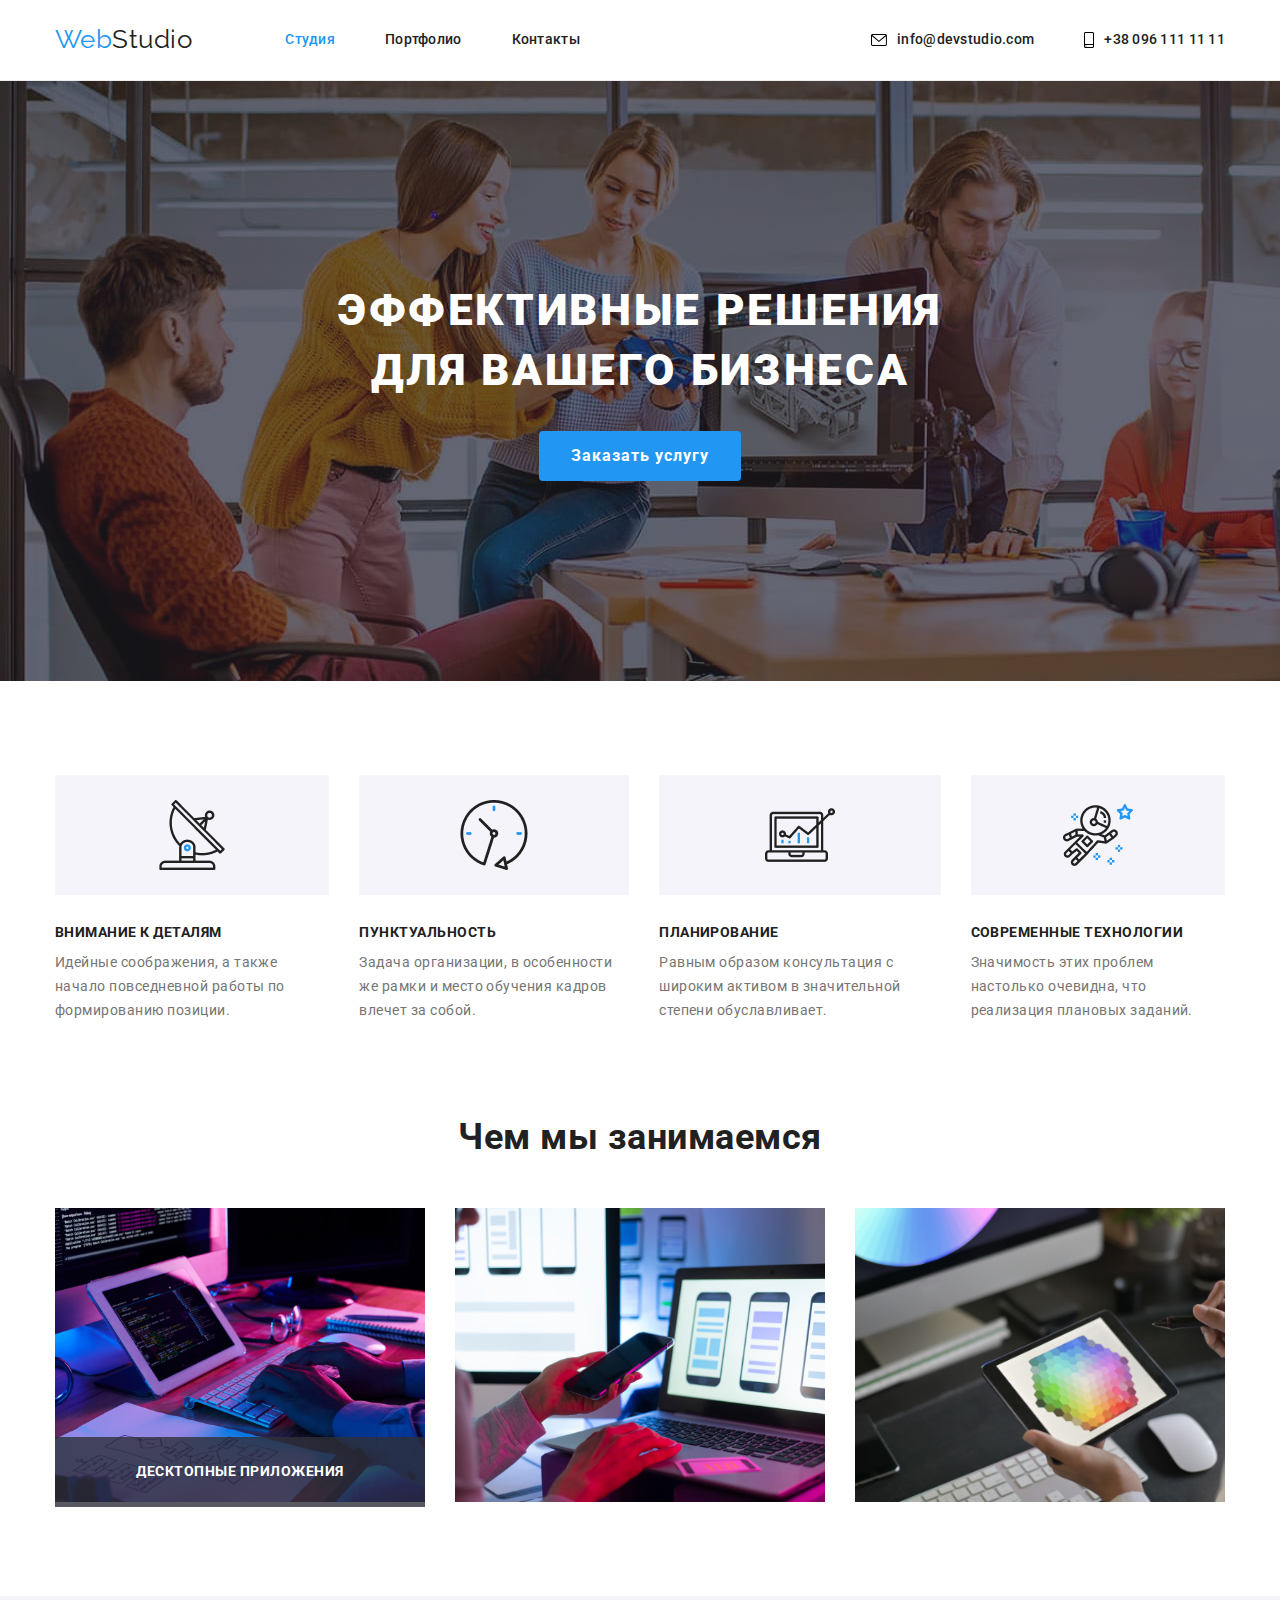
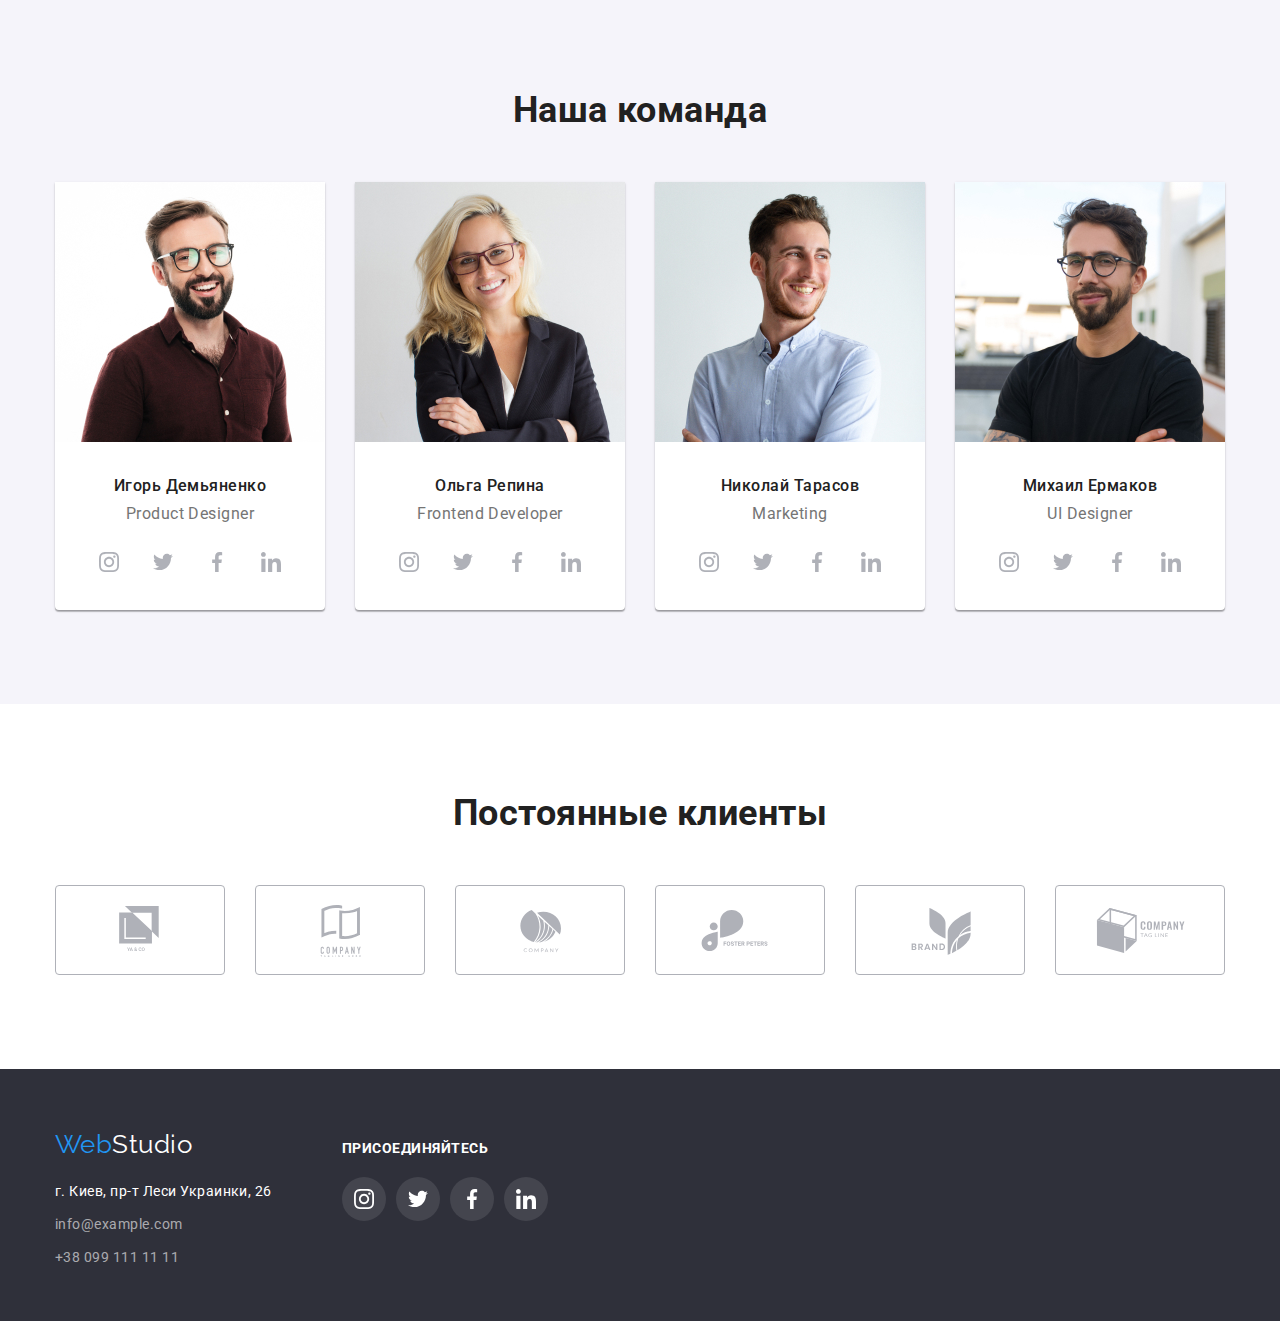
==== index.html @ 759cc1ea "старт" ====
<!DOCTYPE html>
<html lang="en">
<head>
    <meta charset="UTF-8">
    <meta name="viewport" content="width=device-width, initial-scale=1.0">
    <title>Document</title>
    <link href="https://fonts.googleapis.com/css2?family=Raleway:wght@700&family=Roboto:wght@400;500;700;900&display=swap" 
          rel="stylesheet">
    <link rel="stylesheet" href="https://cdnjs.cloudflare.com/ajax/libs/modern-normalize/1.0.0/modern-normalize.min.css">
    <link rel="stylesheet" href="./css/styles.css">
</head>
<body>
  <header class="page-header">
    <nav class="container nav-flex">
      <a class="header-link" href="./index.html">
        <span class="name-company">Web</span>Studio          
      </a>
      <ul class="site-nav list">
        <li class="item"> <a href="" class="current link">Студия</a> </li>
        <li class="item"> <a href="./portfolio.html" class="link">Портфолио</a> </li>
        <li class="item"> <a href="" class="link" >Контакты</a> </li>
      </ul>        

      <ul class="site-info list">
        <li class="item "> 
          <svg class="icon" width=16 height=12>
            <use href="./images/icons/symbol-defs.svg#envelope-1"></use> 
          </svg>
          <a class="link " href="mailto:info@devstudio.com" >info@devstudio.com</a> 
        </li>
        <li class="item icon"> 
          <svg class="icon" width=10 height=16>
            <use href="./images/icons/symbol-defs.svg#smartphone"></use> 
          </svg>
          <a href="tel:+380961111111" class="link telephone">+38 096 111 11 11</a> 
        </li>
      </ul>       
    </nav>
  </header>

    <main>
        <!--шапка-->
        <section class="hero ">
            <h1 class="hero-title">Эффективные решения <br>для вашего бизнеса</h1>
            <button class="button secondary">Заказать услугу</button>
        </section>
        <!--особенности-->
        <section class="advantages">
            <div class="container">
                <h2 class="section-title">особенности и преимущества</h2>
                <ul class="advantages list">
                    <li class="item antena"> 
                        <h3>Внимание к деталям</h3>
                        <p>Идейные соображения, а также начало повседневной работы по формированию позиции.</p>
                    </li>
                    <li class="item clock"> 
                        <h3>Пунктуальность</h3>
                        <p>Задача организации, в особенности же рамки и место обучения кадров влечет за собой.</p>
                    </li>
                    <li class="item diagram"> 
                        <h3>Планирование</h3>
                        <p>Равным образом консультация с широким активом в значительной степени обуславливает.</p>
                    </li>
                    <li class="item astronaut"> 
                        <h3>Современные технологии</h3>
                        <p>Значимость этих проблем настолько очевидна, что реализация плановых заданий.</p>
                    </li>
                </ul>
    
            </div>
        </section>
        <!--примеры-работ-->
        <section class="examples">
            <div class="container">
                <h2 class="section-title">Чем мы занимаемся</h2>
            <ul class="examples list">
                <li>
                    <div class="thumb">
                      <img src="./images/1.svg" width="370" alt="картинка 1">
                      <h3>Десктопные приложения</h3>
                    </div>
                </li>
                <li>
                    <img src="./images/2.svg" width="370" alt="картинка 2">
                </li>
                <li>
                    <img src="./images/3.svg" width="370" alt="картинка 3">
                </li>
            </ul>
            </div>
        </section>
        <!--команда-->
        <section class="team">
            <div class="container">
                <h2 class="section-title">Наша команда</h2>
            <ul class="team list">
                <li>
                    <figure>
                        <img class="foto" src="./images/Product-Designer.jpg" width="270" alt="Product Designer">
                        <figcaption>
                            <h3>Игорь Демьяненко</h3>
                            <p>Product Designer</p>
                            <ul class="list sn-icon">
                              <li class="item">
                                <svg class="logo" width="44" height="44">
                                  <use href="./images/icons/symbol-defs.svg#instagram-1" ></use>
                                </svg>    
                              </li>
                              <li class="item">
                                <svg class="logo" width="44" height="44">
                                  <use href="./images/icons/symbol-defs.svg#twitter-1" ></use>
                                </svg>
                              </li>
                              <li class="item">
                                <svg class="logo" width="44" height="44">
                                  <use href="./images/icons/symbol-defs.svg#facebook-1" ></use>
                                </svg>
                              </li>
                              <li class="item">
                                <svg class="logo" width="44" height="44">
                                  <use href="./images/icons/symbol-defs.svg#linkedin-1"></use>
                                </svg>
                              </li>
                            </ul>
                        </figcaption>
                    </figure>
                </li>
                <li>
                    <figure>
                        <img class="foto" src="./images/Frontend-Developer.jpg" width="270" alt="Frontend Developer">
                        <figcaption>
                            <h3>Ольга Репина</h3>
                            <p>Frontend Developer</p>
                            <ul class="list sn-icon">
                              <li class="item">
                                <svg class="logo" width="44" height="44">
                                  <use href="./images/icons/symbol-defs.svg#instagram-1" ></use>
                                </svg>    
                              </li>
                              <li class="item">
                                <svg class="logo" width="44" height="44">
                                  <use href="./images/icons/symbol-defs.svg#twitter-1" ></use>
                                </svg>
                              </li>
                              <li class="item">
                                <svg class="logo" width="44" height="44">
                                  <use href="./images/icons/symbol-defs.svg#facebook-1" ></use>
                                </svg>
                              </li>
                              <li class="item">
                                <svg class="logo" width="44" height="44">
                                  <use href="./images/icons/symbol-defs.svg#linkedin-1"></use>
                                </svg>
                              </li>
                            </ul>
                        </figcaption>
                    </figure>
                </li>
                <li>
                    <figure>
                        <img class="foto" src="./images/Marketing.jpg" width="270" alt="Marketing">
                        <figcaption>
                            <h3>Николай Тарасов</h3>
                            <p>Marketing</p>
                            <ul class="list sn-icon">
                              <li class="item">
                                <svg class="logo" width="44" height="44">
                                  <use href="./images/icons/symbol-defs.svg#instagram-1" ></use>
                                </svg>    
                              </li>
                              <li class="item">
                                <svg class="logo" width="44" height="44">
                                  <use href="./images/icons/symbol-defs.svg#twitter-1" ></use>
                                </svg>
                              </li>
                              <li class="item">
                                <svg class="logo" width="44" height="44">
                                  <use href="./images/icons/symbol-defs.svg#facebook-1" ></use>
                                </svg>
                              </li>
                              <li class="item">
                                <svg class="logo" width="44" height="44">
                                  <use href="./images/icons/symbol-defs.svg#linkedin-1"></use>
                                </svg>
                              </li>
                            </ul>
                        </figcaption>
                    </figure>
                </li>
                <li>
                    <figure>
                        <img class="foto" src="./images/UI-Designer.jpg" width="270" alt="UI Designer">
                        <figcaption>
                            <h3>Михаил Ермаков</h3>
                            <p>UI Designer</p>
                            <ul class="list sn-icon">
                              <li class="item">
                                <svg class="logo" width="44" height="44">
                                  <use href="./images/icons/symbol-defs.svg#instagram-1" ></use>
                                </svg>    
                              </li>
                              <li class="item">
                                <svg class="logo" width="44" height="44">
                                  <use href="./images/icons/symbol-defs.svg#twitter-1" ></use>
                                </svg>
                              </li>
                              <li class="item">
                                <svg class="logo" width="44" height="44">
                                  <use href="./images/icons/symbol-defs.svg#facebook-1" ></use>
                                </svg>
                              </li>
                              <li class="item">
                                <svg class="logo" width="44" height="44">
                                  <use href="./images/icons/symbol-defs.svg#linkedin-1"></use>
                                </svg>
                              </li>
                            </ul>    
                        </figcaption>
                    </figure>
                </li>
            </ul>
            </div>
        </section>

                <!--клиенты-->
        <section class="clients">
          <div class="container">
            <h2 class="section-title">Постоянные клиенты</h2>
            <ul class="list">
              <li class="item">
                <svg class="logo-1" width=170 height=90>
                  <use href="./images/icons/symbol-defs.svg#logo-1"></use>
                </svg>
              </li>
              <li class="item">
                <svg class="logo-2" width=170 height=90>
                  <use href="./images/icons/symbol-defs.svg#logo-2"></use>
                </svg>
              </li>
              <li class="item">
                <svg class="logo-3" width=170 height=90>
                  <use href="./images/icons/symbol-defs.svg#logo-3"></use>
                </svg>
              </li>
              <li class="item">
                <svg class="logo-4" width=170 height=90>
                  <use href="./images/icons/symbol-defs.svg#logo-4"></use>
                </svg>
              </li>
              <li class="item">
                <svg class="logo-5" width=170 height=90>
                  <use href="./images/icons/symbol-defs.svg#logo-5"></use>
                </svg>
              </li>
              <li class="item">
                <svg class="logo-6" width=170 height=90>
                  <use href="./images/icons/symbol-defs.svg#logo-6"></use>
                </svg>
              </li>
            </ul>
          </div>
        </section>
        
    </main>

    <footer class="footer">
        <div class="container">
              <div class="contact-info">
                <a class="header-link" href="./index.html">
                  <span class="name-company">Web</span>Studio          
                </a>
                <address class="footer-address">
                  <span class="item">
                    г. Киев, пр-т Леси Украинки, 26
                  </span>
                  <a class="item" href="mailto:info@example.com">info@example.com</a>
                  <a class="item" href="tel:+380991111111">+38 099 111 11 11</a>
                </address>
              </div>  
              <div class="sn-links">
                <p class="join-us">присоединяйтесь</p>
              <ul class="list sn-icon">
                <li class="item">
                  <svg class="logo" width="44" height="44">
                    <use href="./images/icons/symbol-defs.svg#instagram-1" ></use>
                  </svg>    
                </li>
                <li class="item">
                  <svg class="logo" width="44" height="44">
                    <use href="./images/icons/symbol-defs.svg#twitter-1" ></use>
                  </svg>
                </li>
                <li class="item">
                  <svg class="logo" width="44" height="44">
                    <use href="./images/icons/symbol-defs.svg#facebook-1" ></use>
                  </svg>
                </li>
                <li class="item">
                  <svg class="logo" width="44" height="44">
                    <use href="./images/icons/symbol-defs.svg#linkedin-1"></use>
                  </svg>
                </li>
              </ul>
              </div>          
        </div>
  </footer>
</body>
</html>
---- css/styles.css ----
:root {
    --primary-text-color: #212121;
    --activ-text-color: #2196F3;
    --secondary-text-colr: #757575;
    --secondary-bg-color: #F5F4FA;
    --primary-bg-color:  #fff;
    --third-bg-color: #2F303A;
    --border-color: #AFB1B8;
}

body {
    background-color: #fff;
    color: var(--primary-text-color);
    font-family: Roboto, sans-serif;
    letter-spacing: 0.03em;
}

/* header */

.page-header {
    border-bottom: 1px solid #ECECEC;
}

.header-link {
    color: var(--primary-text-color);
    font-family: Raleway, sans-serif;
    font-size: 26px;
    line-height: 1.2;
    text-decoration: none;
}

.name-company {
    color: var(--activ-text-color);
}

.list {
list-style: none;
padding: 0;
margin: 0;
}

.site-info a {
    color: var(--primary-text-color); 
    font-weight: 500;
    font-size: 14px;
    line-height: 1.14;
    letter-spacing: 0.02em;  
    text-decoration: none; 
}

.site-info{
    display: flex;
    margin-left: auto;
}

.site-info .link{
    padding-top: 32px;
    padding-bottom: 32px;
    display: flex;
    align-items: center;
    justify-content: center;
    margin-left: 10px;
}

.site-info .item {
  display: flex;
  align-items: center;
}

/* .site-info .item:hover {
  fill: var(--activ-text-color);
} */


.site-info .item + .item{
    margin-left: 50px;
}

.nav-flex{
    display: flex;
    align-items: center;
}

.site-nav {
    display: flex;
    margin-left: 93px;
}

.site-nav .link{
    display: block;
    padding-top: 32px;
    padding-bottom: 32px;
}

.site-nav .item:not(:last-child) {
    margin-right: 50px;
}

.site-nav a {
    color: var(--primary-text-color);
    font-weight: 500;
    font-size: 14px;
    line-height: 1.14;
    letter-spacing: 0.02em;
    text-decoration: none;
}

.site-nav a.current {
    color: var(--activ-text-color);
}

.site-info  .item:hover svg,
.site-info  .item:focus svg {
    fill: var(--activ-text-color);
}

.site-info  .item:hover a,
.site-info  .item:focus a {
    color: var(--activ-text-color);
}


.site-nav a:hover, 
.site-nav a:focus {
    color: var(--activ-text-color);
}


.container {
    margin-left: auto;
    margin-right: auto;
    width: 1200px;
    padding: 0px 15px;
}

/* hero */

.hero {
    text-align: center;
    padding-bottom: 200px;
    padding-top: 200px;
    margin-bottom: 94px;
    height: 600px;
    background-color: var(--third-bg-color);
    background-image: linear-gradient( 
        to right,
     rgba(47, 48, 58, 0.4), 
     rgba(47, 48, 58, 0.4)
     ), 
     url(../images/hero-bcg.jpg);
    background-repeat: no-repeat;
    max-width: 1600px;
    margin-right: auto;
    margin-left: auto;
}


.hero-title {
    margin-top: 0;
    margin-bottom: 30px;
    font-weight: 900;
    font-size: 44px;
    line-height: 1.36;
    letter-spacing: 0.06em;
    text-transform: uppercase;
    color: #ffffff

}

.hero button {
    font-weight: 700;
    font-size: 16px;
    line-height: 1.87;
    text-align: center;
    letter-spacing: 0.06em;
    padding: 10px 32px;
}

/* advantages */

.advantages {
    margin-bottom: 94px;
}


.advantages.list {
    display: flex;
}

.advantages.list .item {
    width: calc((100%-90px)/4);
    margin-right: 30px;
}

.advantages.list .item::before {
    content: "";
    display: block;
    height: 120px;
    margin-bottom: 30px;
    background-repeat: no-repeat;
    background-color: var(--secondary-bg-color);
    background-position: center;
}

.advantages.list .antena::before {
    background-image: url(../images/icons/antenna-1.png);
}

.advantages.list .clock::before {
    background-image: url(../images/icons/clock-1.png);
}

.advantages.list .diagram::before {
    background-image: url(../images/icons/diagram-1.png);
}

.advantages.list .astronaut::before {
    background-image: url(../images/icons/astronaut-1.png);
}

.advantages.list .item:nth-child(4n) {
    margin-right: 0;
}

.advantages .section-title {
    display: none;
}

.advantages p {
    color: var(--secondary-text-colr);

font-weight: 400;
font-size: 14px;
line-height: 1.71;
margin-top: 0;
margin-bottom: 0;
}

.advantages h3 {
    font-weight: 700;
    font-size: 14px;
    line-height: 1.14;
    text-transform: uppercase;
    margin-top: 0;
    margin-bottom: 10px;
}

.section-title {
    margin-top: 0;
    margin-bottom: 50px;
    font-weight: 700;
    font-size: 36px;
    line-height: 1.16;
    text-align: center;
}


/* examples */

.examples {
    margin-bottom: 94px;
}

.examples.list {
    display: flex;
    height: 294px;
}


.examples.list li:not(:last-child) {
    margin-right: 30px;
}

.thumb {
  position: relative;
}

.thumb h3 {
  position: absolute;
  display: block;
  bottom: 0;
  left: 0;
  width: 100%;
  height: 70px;

  margin: 0;
  padding-top: 27px;
  font-weight: 700;
  font-size: 14px;
  line-height: 1.14;
  text-align: center;
  text-transform: uppercase;
  align-items: center;
color: #FFFFFF;
  /* padding-left: 82px;
  padding-top: 27px;
  padding-bottom: 27px; */

  background: rgba(47, 48, 58, 0.8);
}


/* team */

.team {
    background-color: var(--secondary-bg-color);

}

.team > div {
    padding-bottom: 94px;
    padding-top: 94px;
}

.team p {
    color: var(--secondary-text-colr);
    font-weight: 400;
    font-size: 16px;
    line-height: 1.18;
    text-align: center;
    margin: 0;
}

.team h3 {
    font-weight: 500;
    font-size: 16px;
    line-height: 1.18;
    text-align: center;
    margin-top: 0;
    margin-bottom: 10px;
}

                                                          
.team figure {
    margin: 0;
    background-color: #fff;
    padding-bottom: 30px;
    box-shadow: 
    0px 1px 3px rgba(0, 0, 0, 0.12), 
    0px 1px 1px rgba(0, 0, 0, 0.14), 
    0px 2px 1px rgba(0, 0, 0, 0.2);
    border-radius: 0px 0px 4px 4px;
    height: 428px;
}

.team .foto {
    margin-bottom: 30px;
}

.team.list {
    display: flex;
}

.team.list > li {
    width: calc((100%-90)/4);
}

.team.list > li:not(:last-child) {
    margin-right: 30px;
}

.sn-icon {
  display: flex;
  margin-left: auto;
  margin-right: auto;
  width: 206px;
  height: 44px;
  margin-top: 16px;
}

.sn-icon .item:hover, 
.sn-icon .item:focus {
  border-radius: 50%;
  background-color: var(--activ-text-color);

}

.sn-icon .item:not(:last-child) {
  margin-right: 10px;
}

.sn-icon .logo {
  padding: 12px;
  fill: #AFB1B8;
}

.sn-icon .logo:hover,
.sn-icon .logo:focus {
  fill: #ffffff;
}


/* clients */

.clients {
  margin-bottom: 94px;
  margin-top: 89px;
}

.clients .list {
    display: flex;
}

.clients .item {
  border: 1px solid var(--border-color);
  border-radius: 4px;
  fill: var(--border-color);
  width: 170px;
  height: 90px;
}

.clients .item:hover,
.clients .item:focus {
  border-color: var(--activ-text-color);
  fill: var(--activ-text-color);
}

.clients .item .logo-1 {
  padding-top: 20px;
  padding-bottom: 21.77px;
}

.clients .item .logo-2 {
  padding-top: 19px;
  padding-bottom: 19px;
}

.clients .item .logo-3 {
  padding-top: 24px;
  padding-bottom: 23.4px;
}

.clients .item .logo-4 {
  padding-top: 24px;
  padding-bottom: 23.98px;
}

.clients .item .logo-5 {
  padding-top: 22px;
  padding-bottom: 21px;
}

.clients .item .logo-6 {
  padding-top: 22px;
  padding-bottom: 22.56px;
}



.clients .item:not(:last-child) {
    margin-right: 30px;
}

/* footer */

.footer {
    background-color: var(--third-bg-color);
    height: 252px;
    padding-top: 60px;
    padding-bottom: 60px;
}

.footer .header-link {
    color: #ffffff;
}

.footer-address > span {
    color: #ffffff;
}

.footer     .container {

    display: flex;
}

.footer .container .contact-info {
  margin-right: 70px;
}

.join-us {
  font-weight: bold;
  font-size: 14px;
  line-height: 1.14;
  text-transform: uppercase;
  color: #fff;
  margin-bottom: 20px;
  margin-top: 0;
}

.footer .sn-icon .item {
  background: rgba(255, 255, 255, 0.1);
  border-radius: 50%;
}

.sn-links {
  margin-top: 12px;
}

.footer .sn-icon .logo {
  fill: #fff;
}

.footer .sn-icon .item:hover, 
.footer .sn-icon .item:focus {
  background-color: var(--activ-text-color);
}

.footer-address .item + .item {
    margin-top: 9px;
}

.footer-address {
    display: flex;
    flex-direction: column;
    margin-top: 20px;
    
    font-style: normal;
    font-weight: 400;
    font-size: 14px;
    line-height: 1.71;    
}

.footer-address a {
    color: rgba(255, 255, 255, 0.6);
    text-decoration: none;
}


/* button */

.button {
    background-color: var(--secondary-bg-color);
    color: var(--primary-text-color);
    font-family: Roboto, sans-serif;
    text-decoration: none;
    padding: 6px 22px;
    border-radius: 4px;
    border: none;
    font-weight: 500;
    font-size: 16px;
    line-height: 1.62;
}

.button.primary:hover, 
.button.primary:focus {
    background-color: var(--activ-text-color);
    color: var(--primary-bg-color);
    box-shadow: 
    0px 3px 1px rgba(0, 0, 0, 0.1), 
    0px 1px 2px rgba(0, 0, 0, 0.08), 
    0px 2px 2px rgba(0, 0, 0, 0.12);
}

.button.primary {
    background-color: var(--secondary-bg-color);
    color: var(--primary-text-color);
}

.button.secondary {
    background-color: var(--activ-text-color);
    color: var(--primary-bg-color);
}

.button.secondary.current {
    background-color: var(--activ-text-color);
    color: var(--primary-bg-color);
    box-shadow: 
    0px 3px 1px rgba(0, 0, 0, 0.1), 
    0px 1px 2px rgba(0, 0, 0, 0.08), 
    0px 2px 2px rgba(0, 0, 0, 0.12);

}

/* потфолио */

.button-flex{
    display: flex;
    justify-content: center;
    margin-bottom: 34px;
}

.button-flex .item.item:not(:last-child){
    margin-right: 8px;
}

.works.list h2 {
    font-weight: 700;
    font-size: 18px;
    line-height: 2;
    letter-spacing: 0.06em;
    text-align: left;
} 

.works.list p {
font-weight: 400;
font-size: 16px;
line-height: 1.87;
color: var(--secondary-text-colr);
}

.works.list{
    display:flex;
    flex-wrap: wrap;
}

.works.list .item{
    margin-right: 30px;
    margin-bottom: 30px;
    width: 370px;
    height: 404px;
    border: 1px solid #eeeeee;
}

.works.list .item p {
    margin: 0;
    padding-left: 24px;
    padding-right: 24px;
    margin-bottom: 20px ;
}

.works.list .item h2 {
    margin-top: 20px;
    margin-bottom: 4px;
    padding-left: 24px;
    padding-right: 24px;
}

.works.list .item:hover,
.works.list .item:focus {
  box-shadow: 
    0px 1px 1px rgba(0, 0, 0, 0.12),
    0px 4px 4px rgba(0, 0, 0, 0.06), 
    1px 4px 6px rgba(0, 0, 0, 0.16);
}

.works.list .item:nth-child(3n){
    margin-right: 0;
}

.works.list .item:nth-last-child(-n+3){
    margin-bottom: 0;
}

.portfolio.container {
    margin-bottom: 94px;
    margin-top: 94px;
}

.portfolio.container h1 {
    display: none;
}



/* цвет страницы #FFFFFF */
/* основной цвет текста 212121 */
/* вторичный цвет текста 757575 */
/* цвет эффектов 2196F3 */
/* доп. цвет фона F5F4FA */
/* цвет подвала 2F303A */
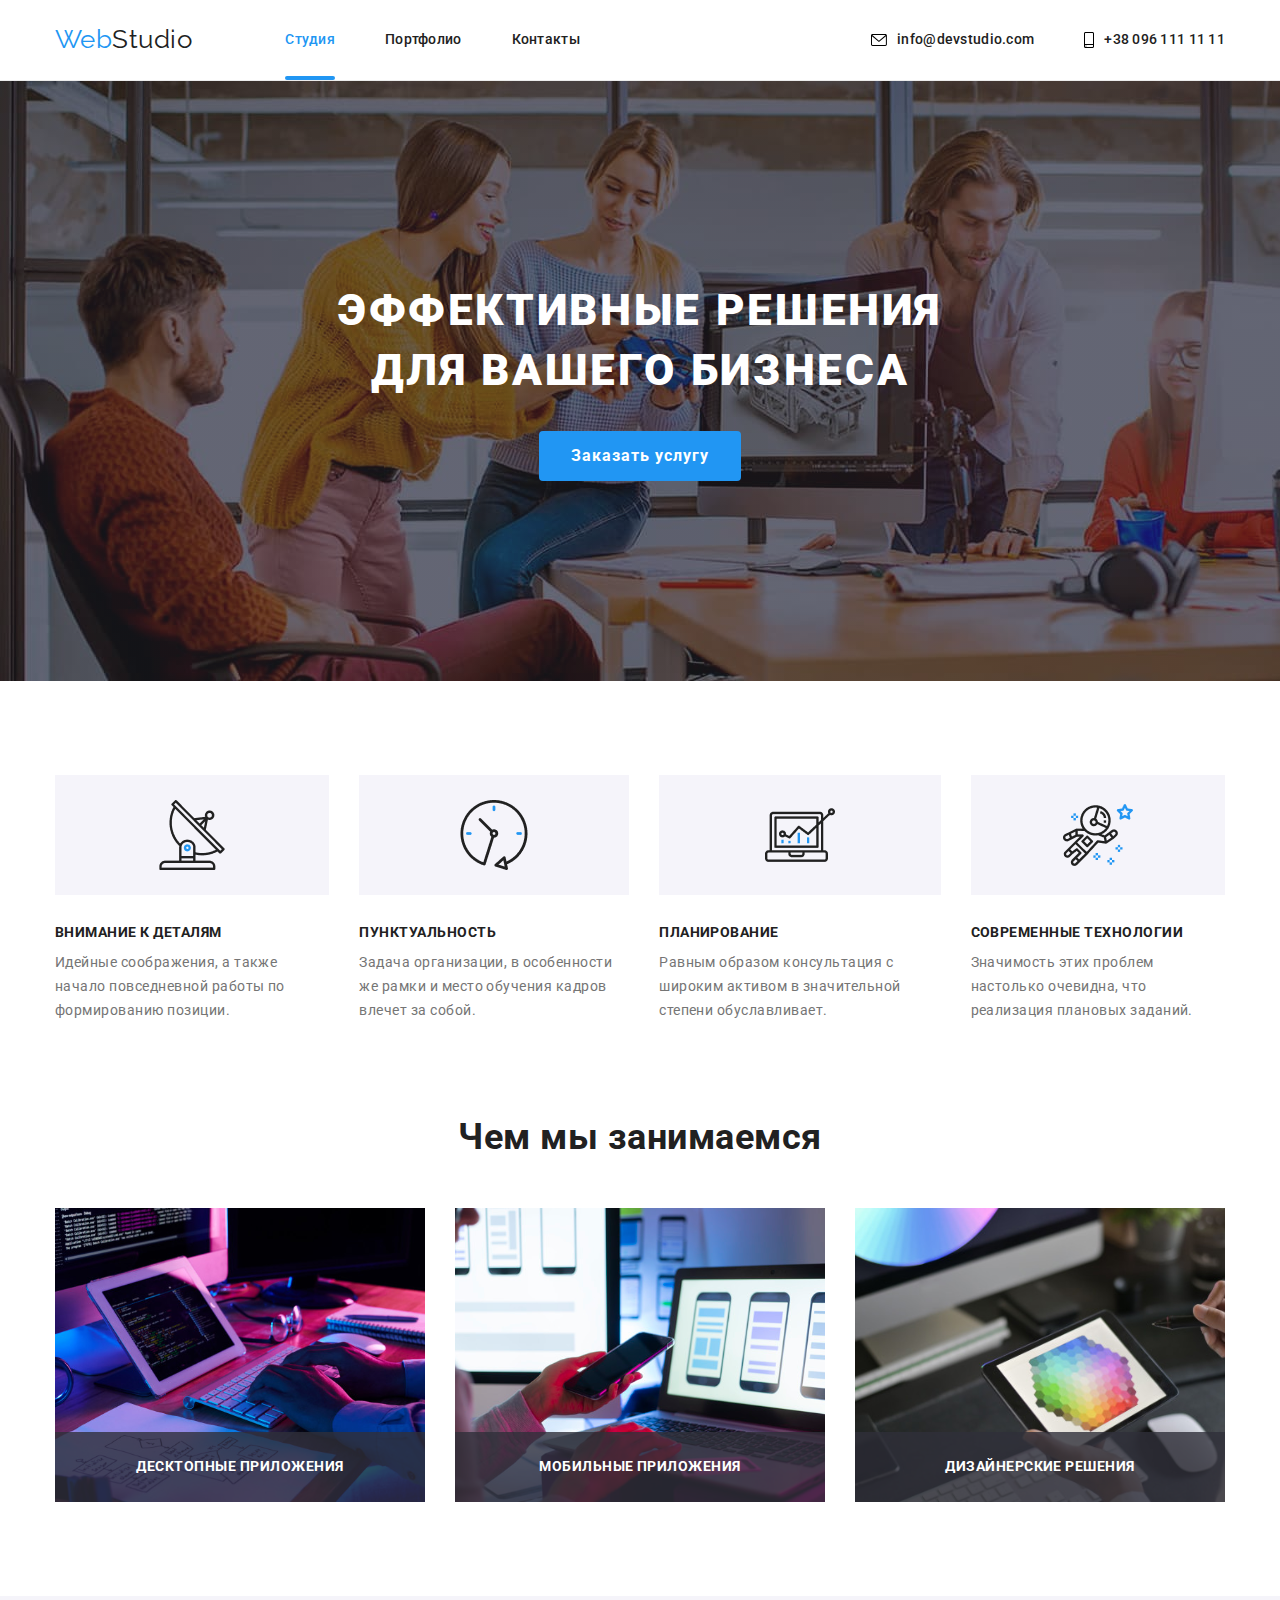
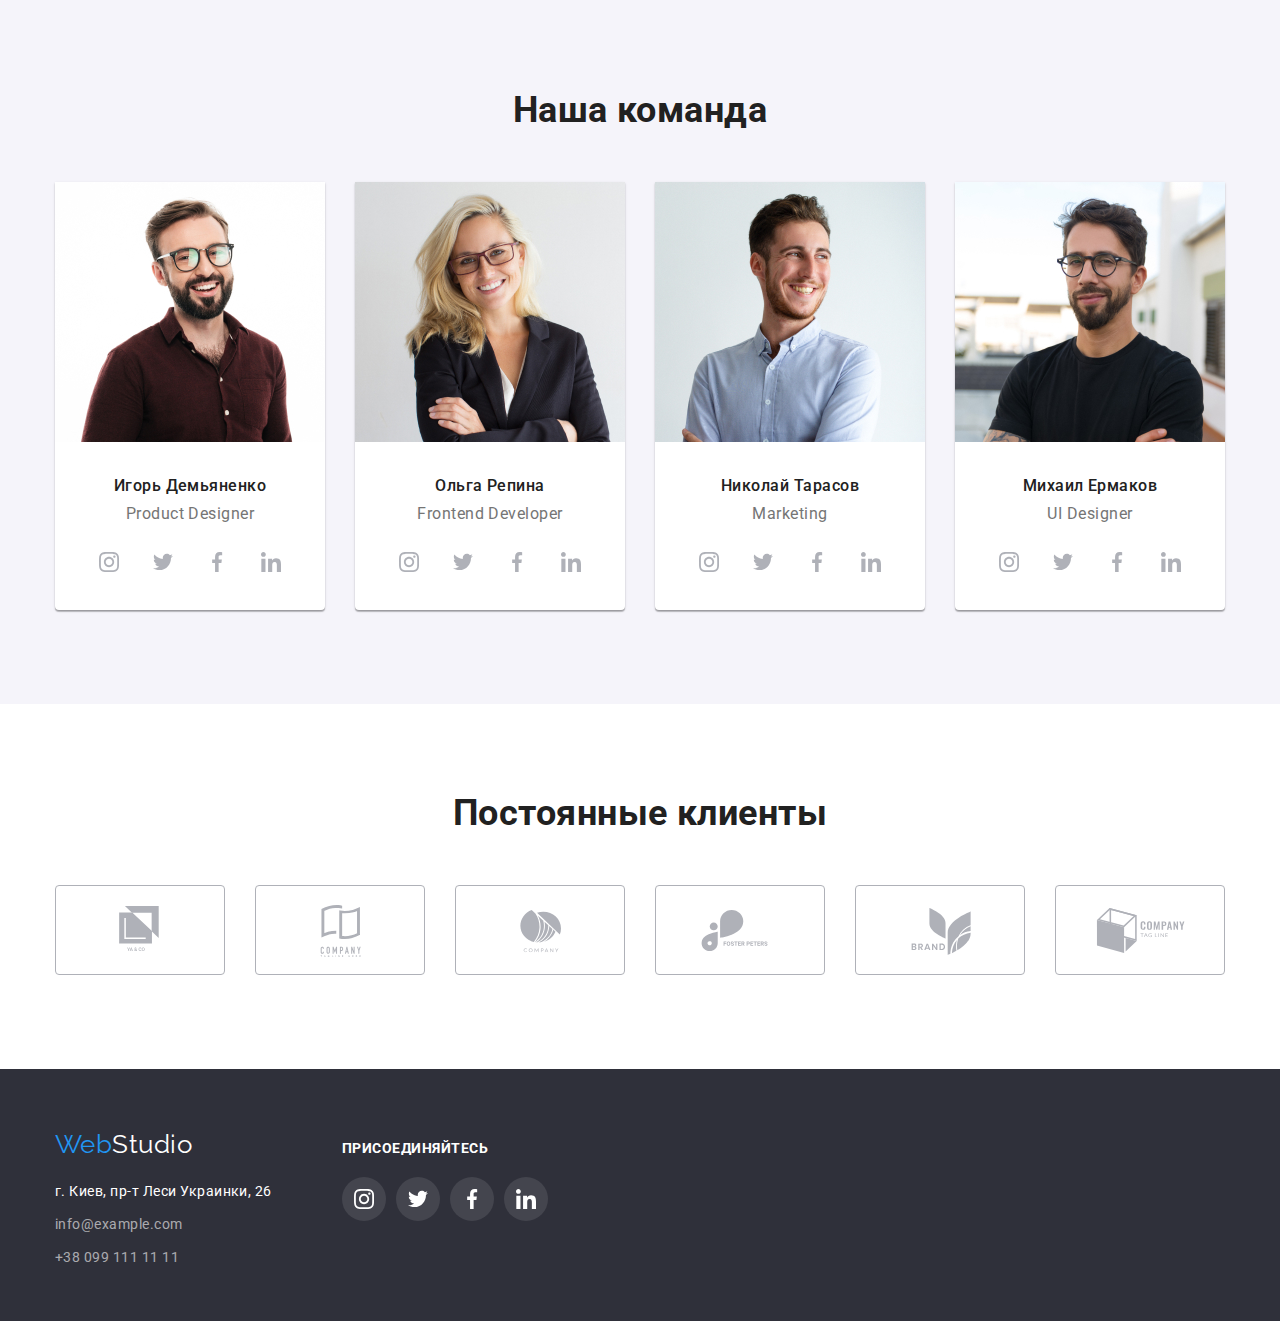
==== commit aa0b6cbe: "add position" ====
--- a/index.html
+++ b/index.html
@@ -16,7 +16,7 @@
         <span class="name-company">Web</span>Studio          
       </a>
       <ul class="site-nav list">
-        <li class="item"> <a href="" class="current link">Студия</a> </li>
+        <li class="item current-line"> <a href="" class="current link">Студия</a> </li>
         <li class="item"> <a href="./portfolio.html" class="link">Портфолио</a> </li>
         <li class="item"> <a href="" class="link" >Контакты</a> </li>
       </ul>        
@@ -75,16 +75,22 @@
                 <h2 class="section-title">Чем мы занимаемся</h2>
             <ul class="examples list">
                 <li>
-                    <div class="thumb">
+                    <div class="thumb" style="height: 294px;">
                       <img src="./images/1.svg" width="370" alt="картинка 1">
                       <h3>Десктопные приложения</h3>
                     </div>
                 </li>
                 <li>
-                    <img src="./images/2.svg" width="370" alt="картинка 2">
-                </li>
-                <li>
-                    <img src="./images/3.svg" width="370" alt="картинка 3">
+                    <div class="thumb" style="height: 294px;">
+                      <img src="./images/2.svg" width="370" alt="картинка 2">
+                      <h3>Мобильные приложения</h3>
+                    </div>  
+                </li>
+                <li>
+                    <div class="thumb" style="height: 294px;">
+                      <img src="./images/3.svg" width="370" alt="картинка 3">
+                      <h3>Дизайнерские решения</h3>
+                    </div>
                 </li>
             </ul>
             </div>
--- a/css/styles.css
+++ b/css/styles.css
@@ -123,6 +123,41 @@
 .site-nav a:hover, 
 .site-nav a:focus {
     color: var(--activ-text-color);
+}
+
+.site-nav .item {
+  position: relative;
+}
+
+.site-nav .item::after {
+  content: "";
+  position: absolute;
+  bottom: 0;
+
+  width: 100%;
+  height: 4px;
+  border-radius: 2px;
+  background-color: var(--activ-text-color);
+
+  opacity: 0;
+}
+
+.site-nav .item.current-line::after {
+  content: "";
+  position: absolute;
+  bottom: 0;
+
+  width: 100%;
+  height: 4px;
+  border-radius: 2px;
+  background-color: var(--activ-text-color);
+
+  opacity: 1;
+}
+
+
+.site-nav .item:hover::after {
+  opacity: 1;
 }
 
 
@@ -273,11 +308,11 @@
 
 .thumb {
   position: relative;
+  height: 294px;
 }
 
 .thumb h3 {
   position: absolute;
-  display: block;
   bottom: 0;
   left: 0;
   width: 100%;
@@ -290,8 +325,7 @@
   line-height: 1.14;
   text-align: center;
   text-transform: uppercase;
-  align-items: center;
-color: #FFFFFF;
+  color: #FFFFFF;
   /* padding-left: 82px;
   padding-top: 27px;
   padding-bottom: 27px; */
@@ -650,6 +684,44 @@
     display: none;
 }
 
+.works.list .thumb::before {
+  content: "";
+  position: absolute;
+  display: inline-block;
+
+  width: 100%;
+  height: 100%;
+  background: rgba(33, 150, 243, 0.9);
+
+  opacity: 0;
+}
+
+.works.list .thumb:hover::before {
+  opacity: 1;
+}
+
+.works.list .item .thumb-text {
+  position: absolute;
+  top: 50%;
+  left: 50%;
+  transform: translate(-50%, -50%);
+  display: inline-block;
+  padding: 0;
+  margin: 0;
+
+  width: 322px;
+  height: 168px;
+
+  font-size: 18px;
+  line-height: 1.56;
+  color: #FFFFFF;
+
+  opacity: 0;
+}
+
+.works.list .thumb:hover .thumb-text {
+  opacity: 1;
+}
 
 
 /* цвет страницы #FFFFFF */
